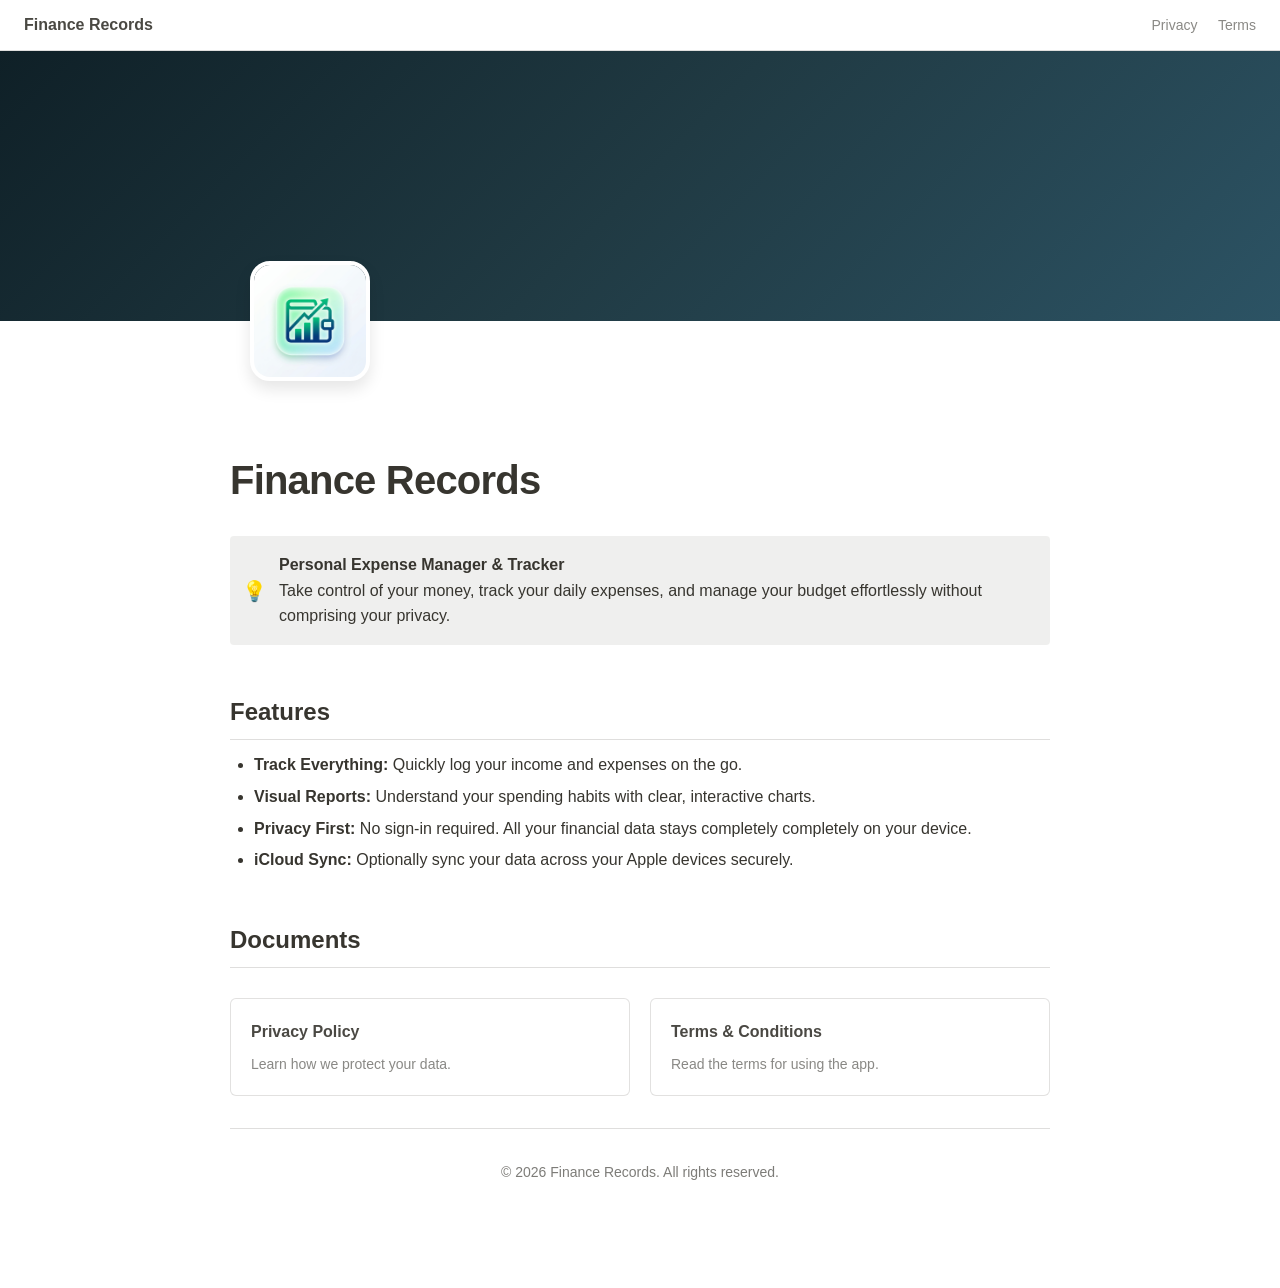
==== index.html @ 1055e458 "Add website built from Notion content" ====
<!DOCTYPE html>
<html lang="en">
<head>
  <meta charset="UTF-8">
  <meta name="viewport" content="width=device-width, initial-scale=1.0">
  <title>Finance Records</title>
  <meta name="description" content="Finance Records - Personal expense manager and tracker. Control your money with privacy first.">
  <link rel="stylesheet" href="style.css">
</head>
<body>
  <nav class="glass-nav">
    <a href="index.html" class="logo">Finance Records</a>
    <div class="links">
      <a href="privacy-policy.html">Privacy</a>
      <a href="terms.html">Terms</a>
    </div>
  </nav>

  <header>
    <div class="cover-image"></div>
    <div class="notion-page" style="padding-top: 0; padding-bottom: 0;">
      <div class="icon-container">
        <img src="assets/icon.png" alt="Finance Records App Icon">
      </div>
    </div>
  </header>

  <main class="notion-page" style="padding-top: 20px;">
    <h1 class="title">Finance Records</h1>
    
    <div class="callout">
      <span class="callout-icon">💡</span>
      <div>
        <strong>Personal Expense Manager & Tracker</strong>
        <br>
        Take control of your money, track your daily expenses, and manage your budget effortlessly without comprising your privacy.
      </div>
    </div>

    <h2>Features</h2>
    <ul>
      <li><strong>Track Everything:</strong> Quickly log your income and expenses on the go.</li>
      <li><strong>Visual Reports:</strong> Understand your spending habits with clear, interactive charts.</li>
      <li><strong>Privacy First:</strong> No sign-in required. All your financial data stays completely completely on your device.</li>
      <li><strong>iCloud Sync:</strong> Optionally sync your data across your Apple devices securely.</li>
    </ul>

    <h2>Documents</h2>
    <div class="card-container">
      <a href="privacy-policy.html" class="notion-card">
        <h3>Privacy Policy</h3>
        <p>Learn how we protect your data.</p>
      </a>
      <a href="terms.html" class="notion-card">
        <h3>Terms & Conditions</h3>
        <p>Read the terms for using the app.</p>
      </a>
    </div>
    
    <hr>
    
    <p style="text-align: center; color: var(--text-muted); font-size: 14px;">
      &copy; 2026 Finance Records. All rights reserved.
    </p>

  </main>
</body>
</html>
---- style.css ----
:root {
  --bg-color: #ffffff;
  --text-main: #37352f;
  --text-muted: rgba(55, 53, 47, 0.65);
  --accent: #2383e2;
  --bg-hover: rgba(55, 53, 47, 0.08);
  --border: rgba(55, 53, 47, 0.16);
  --glass-bg: rgba(255, 255, 255, 0.85);
  
  --font-family: ui-sans-serif, -apple-system, BlinkMacSystemFont, "Segoe UI", Helvetica, "Apple Color Emoji", Arial, sans-serif, "Segoe UI Emoji", "Segoe UI Symbol";
}

@media (prefers-color-scheme: dark) {
  :root {
    --bg-color: #191919;
    --text-main: rgba(255, 255, 255, 0.9);
    --text-muted: rgba(255, 255, 255, 0.5);
    --accent: #2eaadc;
    --bg-hover: rgba(255, 255, 255, 0.055);
    --border: rgba(255, 255, 255, 0.1);
    --glass-bg: rgba(25, 25, 25, 0.85);
  }
}

* {
  box-sizing: border-box;
}

body {
  margin: 0;
  padding: 0;
  background-color: var(--bg-color);
  color: var(--text-main);
  font-family: var(--font-family);
  line-height: 1.6;
  font-size: 16px;
  -webkit-font-smoothing: antialiased;
}

.notion-page {
  max-width: 900px;
  margin: 0 auto;
  padding: 8vh 40px 10vh;
}

header {
  margin-bottom: 40px;
}

.cover-image {
  width: 100%;
  height: 30vh;
  object-fit: cover;
  background: linear-gradient(135deg, #0f2027, #203a43, #2c5364);
  /* Fallback modern gradient cover */
}

.icon-container {
  margin-top: -60px;
  margin-bottom: 20px;
  margin-left: 20px;
}

.icon-container img {
  width: 120px;
  height: 120px;
  border-radius: 20px;
  box-shadow: 0 8px 16px rgba(0,0,0,0.1);
  background-color: white;
  border: 4px solid var(--bg-color);
  transition: transform 0.3s ease;
}

.icon-container img:hover {
  transform: translateY(-4px);
}

.title {
  font-size: 40px;
  font-weight: 700;
  letter-spacing: -0.02em;
  margin: 0 0 10px 0;
}

.breadcrumb {
  display: flex;
  align-items: center;
  font-size: 14px;
  color: var(--text-muted);
  margin-bottom: 30px;
  padding: 10px 0;
  border-bottom: 1px solid var(--border);
}

.breadcrumb a {
  color: var(--text-muted);
  text-decoration: none;
  border-radius: 3px;
  padding: 2px 6px;
  transition: background 0.2s;
}

.breadcrumb a:hover {
  background: var(--bg-hover);
}

.breadcrumb .separator {
  margin: 0 8px;
  user-select: none;
}

h2 {
  font-size: 24px;
  font-weight: 600;
  margin-top: 2em;
  margin-bottom: 12px;
  border-bottom: 1px solid var(--border);
  padding-bottom: 8px;
}

h3 {
  font-size: 20px;
  font-weight: 600;
  margin-top: 1.5em;
  margin-bottom: 10px;
}

p {
  margin-bottom: 1em;
  color: var(--text-main);
}

ul, ol {
  margin-top: 8px;
  margin-bottom: 16px;
  padding-left: 24px;
}

li {
  margin-bottom: 6px;
}

strong {
  font-weight: 600;
}

a {
  color: var(--accent);
  text-decoration: none;
  opacity: 0.9;
}

a:hover {
  text-decoration: underline;
  opacity: 1;
}

.glass-nav {
  position: sticky;
  top: 0;
  width: 100%;
  padding: 12px 24px;
  background: var(--glass-bg);
  backdrop-filter: blur(12px);
  -webkit-backdrop-filter: blur(12px);
  z-index: 100;
  display: flex;
  justify-content: space-between;
  align-items: center;
  border-bottom: 1px solid var(--border);
}

.glass-nav .logo {
  font-weight: 600;
  font-size: 16px;
  color: var(--text-main);
  text-decoration: none;
}

.glass-nav .links a {
  margin-left: 16px;
  font-size: 14px;
  color: var(--text-muted);
}
.glass-nav .links a:hover {
  color: var(--text-main);
  text-decoration: none;
}

.card-container {
  display: grid;
  grid-template-columns: repeat(auto-fill, minmax(280px, 1fr));
  gap: 20px;
  margin-top: 30px;
}

.notion-card {
  border: 1px solid var(--border);
  border-radius: 6px;
  padding: 20px;
  text-decoration: none;
  color: var(--text-main);
  transition: all 0.2s ease;
  background: var(--bg-color);
  display: flex;
  flex-direction: column;
}

.notion-card:hover {
  background: var(--bg-hover);
  transform: translateY(-2px);
  box-shadow: 0 4px 12px rgba(0,0,0,0.05);
}

.notion-card h3 {
  margin: 0 0 8px 0;
  font-size: 16px;
  color: var(--text-main);
}

.notion-card p {
  margin: 0;
  font-size: 14px;
  color: var(--text-muted);
}

.callout {
  padding: 16px 16px 16px 12px;
  display: flex;
  align-items: center;
  border-radius: 4px;
  background-color: var(--bg-hover);
  margin: 1.5em 0;
}

.callout-icon {
  margin-right: 12px;
  font-size: 20px;
}

hr {
  border: none;
  border-top: 1px solid var(--border);
  margin: 2em 0;
}

@media (max-width: 768px) {
  .notion-page {
    padding: 4vh 20px 8vh;
  }
  .title {
    font-size: 32px;
  }
  .icon-container {
    margin-left: 10px;
  }
}
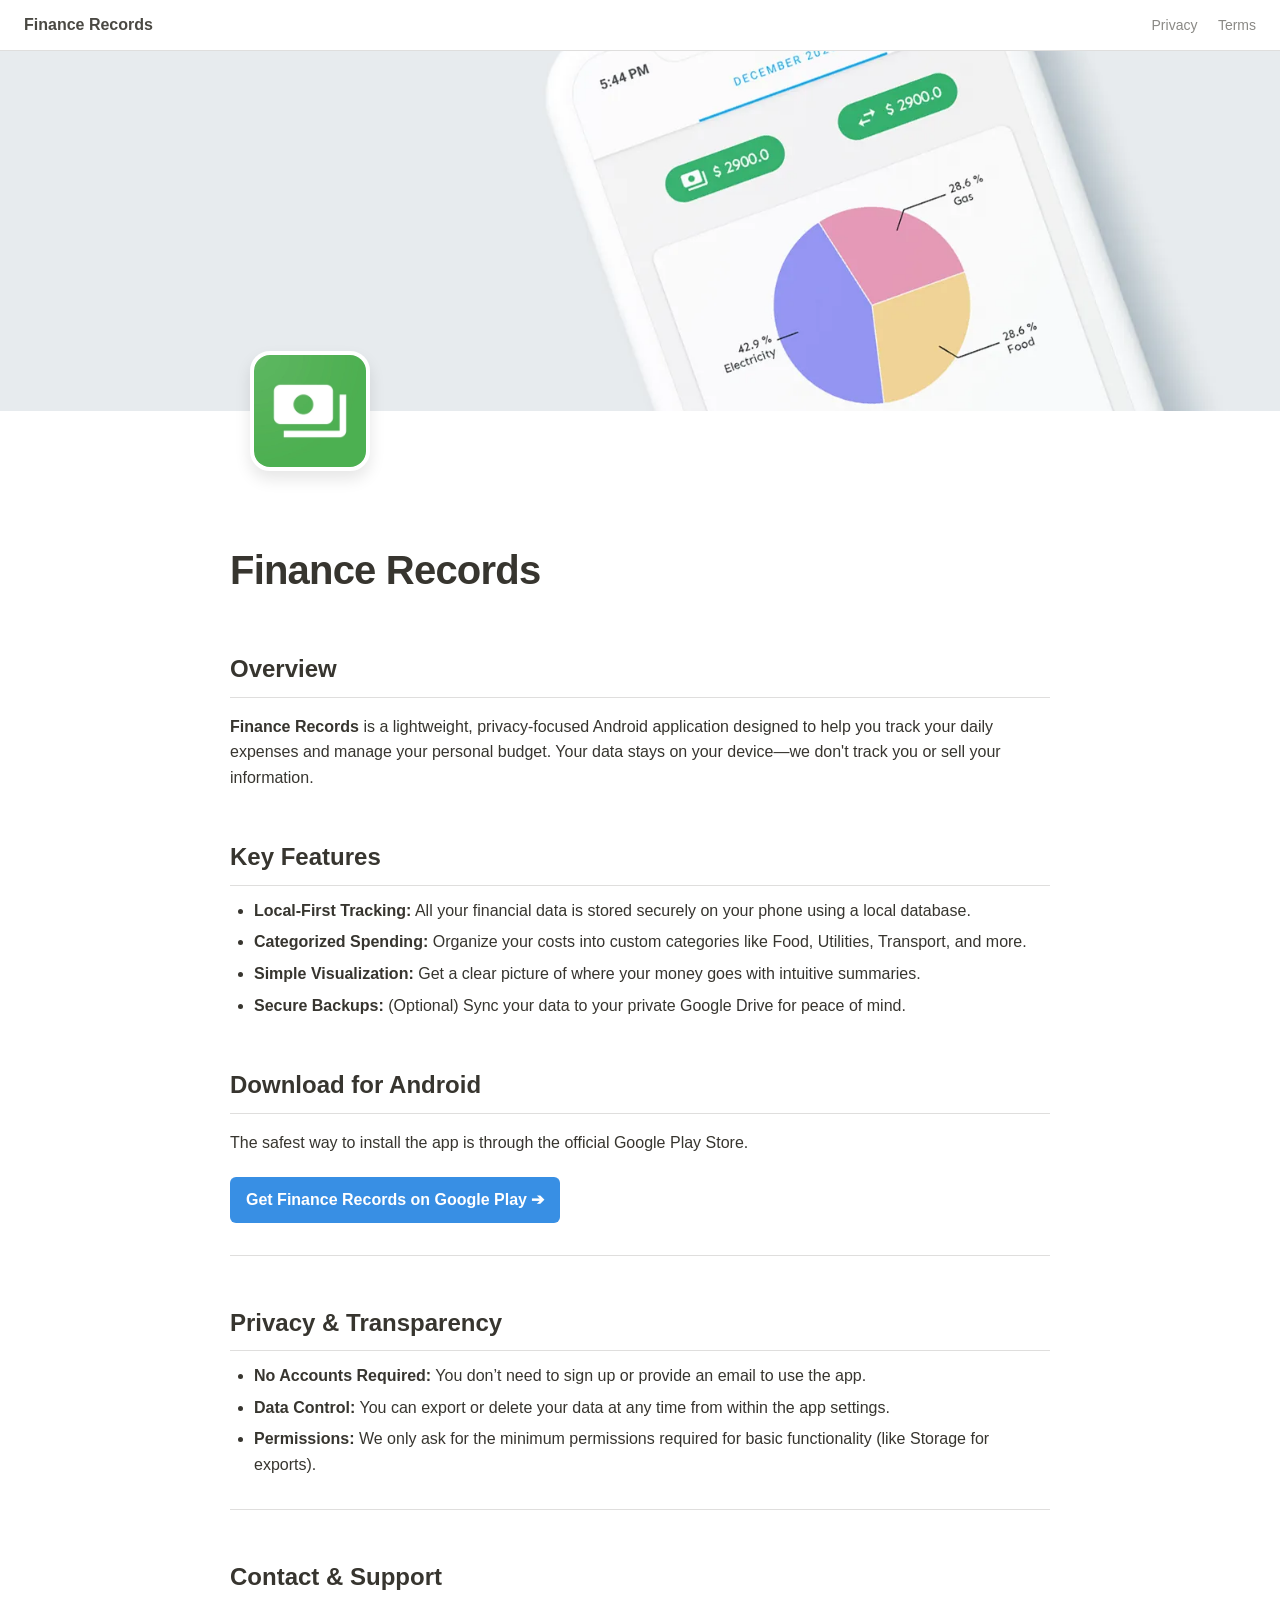
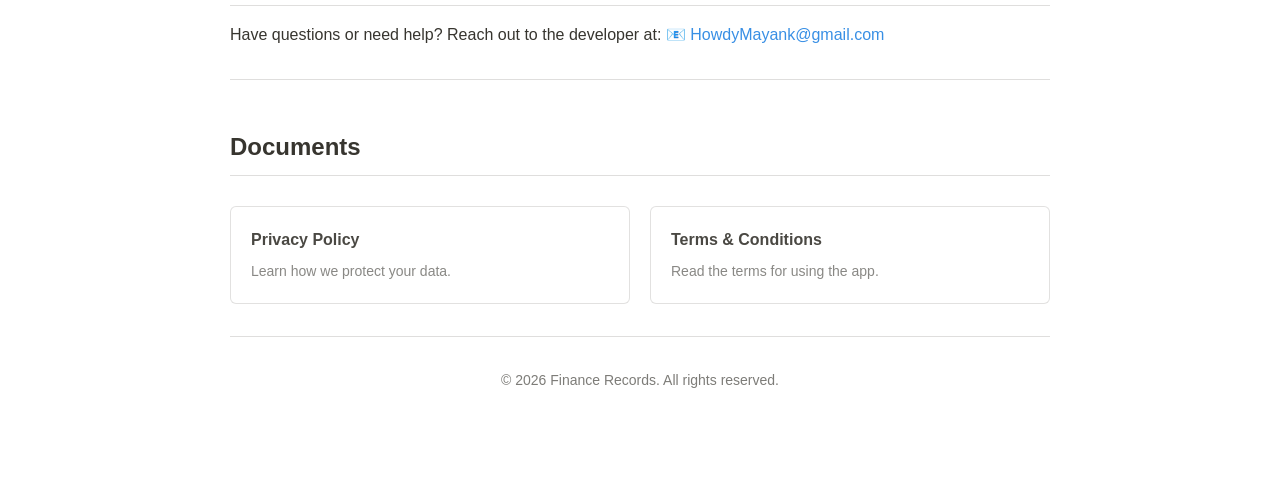
==== commit 21789c4b: "Update finance records site with latest changes" ====
--- a/index.html
+++ b/index.html
@@ -1,12 +1,15 @@
 <!DOCTYPE html>
 <html lang="en">
+
 <head>
   <meta charset="UTF-8">
   <meta name="viewport" content="width=device-width, initial-scale=1.0">
   <title>Finance Records</title>
-  <meta name="description" content="Finance Records - Personal expense manager and tracker. Control your money with privacy first.">
+  <meta name="description"
+    content="Finance Records - Personal expense manager and tracker. Control your money with privacy first.">
   <link rel="stylesheet" href="style.css">
 </head>
+
 <body>
   <nav class="glass-nav">
     <a href="index.html" class="logo">Finance Records</a>
@@ -17,33 +20,48 @@
   </nav>
 
   <header>
-    <div class="cover-image"></div>
+    <img src="assets/cover.webp" alt="Finance Records App Cover" class="cover-image"
+      style="background: none; display: block; width: 100%; height: 40vh; object-fit: cover;">
     <div class="notion-page" style="padding-top: 0; padding-bottom: 0;">
       <div class="icon-container">
-        <img src="assets/icon.png" alt="Finance Records App Icon">
+        <img src="assets/icon.webp" alt="Finance Records App Icon">
       </div>
     </div>
   </header>
 
   <main class="notion-page" style="padding-top: 20px;">
     <h1 class="title">Finance Records</h1>
-    
-    <div class="callout">
-      <span class="callout-icon">💡</span>
-      <div>
-        <strong>Personal Expense Manager & Tracker</strong>
-        <br>
-        Take control of your money, track your daily expenses, and manage your budget effortlessly without comprising your privacy.
-      </div>
-    </div>
 
-    <h2>Features</h2>
+    <h2>Overview</h2>
+    <p><strong>Finance Records</strong> is a lightweight, privacy-focused Android application designed to help you track your daily expenses and manage your personal budget. Your data stays on your device—we don't track you or sell your information.</p>
+
+    <h2>Key Features</h2>
     <ul>
-      <li><strong>Track Everything:</strong> Quickly log your income and expenses on the go.</li>
-      <li><strong>Visual Reports:</strong> Understand your spending habits with clear, interactive charts.</li>
-      <li><strong>Privacy First:</strong> No sign-in required. All your financial data stays completely completely on your device.</li>
-      <li><strong>iCloud Sync:</strong> Optionally sync your data across your Apple devices securely.</li>
+      <li><strong>Local-First Tracking:</strong> All your financial data is stored securely on your phone using a local database.</li>
+      <li><strong>Categorized Spending:</strong> Organize your costs into custom categories like Food, Utilities, Transport, and more.</li>
+      <li><strong>Simple Visualization:</strong> Get a clear picture of where your money goes with intuitive summaries.</li>
+      <li><strong>Secure Backups:</strong> (Optional) Sync your data to your private Google Drive for peace of mind.</li>
     </ul>
+
+    <h2>Download for Android</h2>
+    <p>The safest way to install the app is through the official Google Play Store.</p>
+    <a href="https://play.google.com/store/apps/details?id=com.mayank.financerecords" target="_blank" style="display: inline-block; padding: 10px 16px; background: var(--accent); color: white; border-radius: 6px; font-weight: 600; text-decoration: none; margin-top: 6px; transition: background 0.2s;">Get Finance Records on Google Play ➔</a>
+
+    <hr>
+
+    <h2>Privacy & Transparency</h2>
+    <ul>
+      <li><strong>No Accounts Required:</strong> You don’t need to sign up or provide an email to use the app.</li>
+      <li><strong>Data Control:</strong> You can export or delete your data at any time from within the app settings.</li>
+      <li><strong>Permissions:</strong> We only ask for the minimum permissions required for basic functionality (like Storage for exports).</li>
+    </ul>
+
+    <hr>
+
+    <h2>Contact & Support</h2>
+    <p>Have questions or need help? Reach out to the developer at: 📧 <a href="mailto:HowdyMayank@gmail.com">HowdyMayank@gmail.com</a></p>
+
+    <hr>
 
     <h2>Documents</h2>
     <div class="card-container">
@@ -56,13 +74,14 @@
         <p>Read the terms for using the app.</p>
       </a>
     </div>
-    
+
     <hr>
-    
+
     <p style="text-align: center; color: var(--text-muted); font-size: 14px;">
       &copy; 2026 Finance Records. All rights reserved.
     </p>
 
   </main>
 </body>
-</html>
+
+</html>
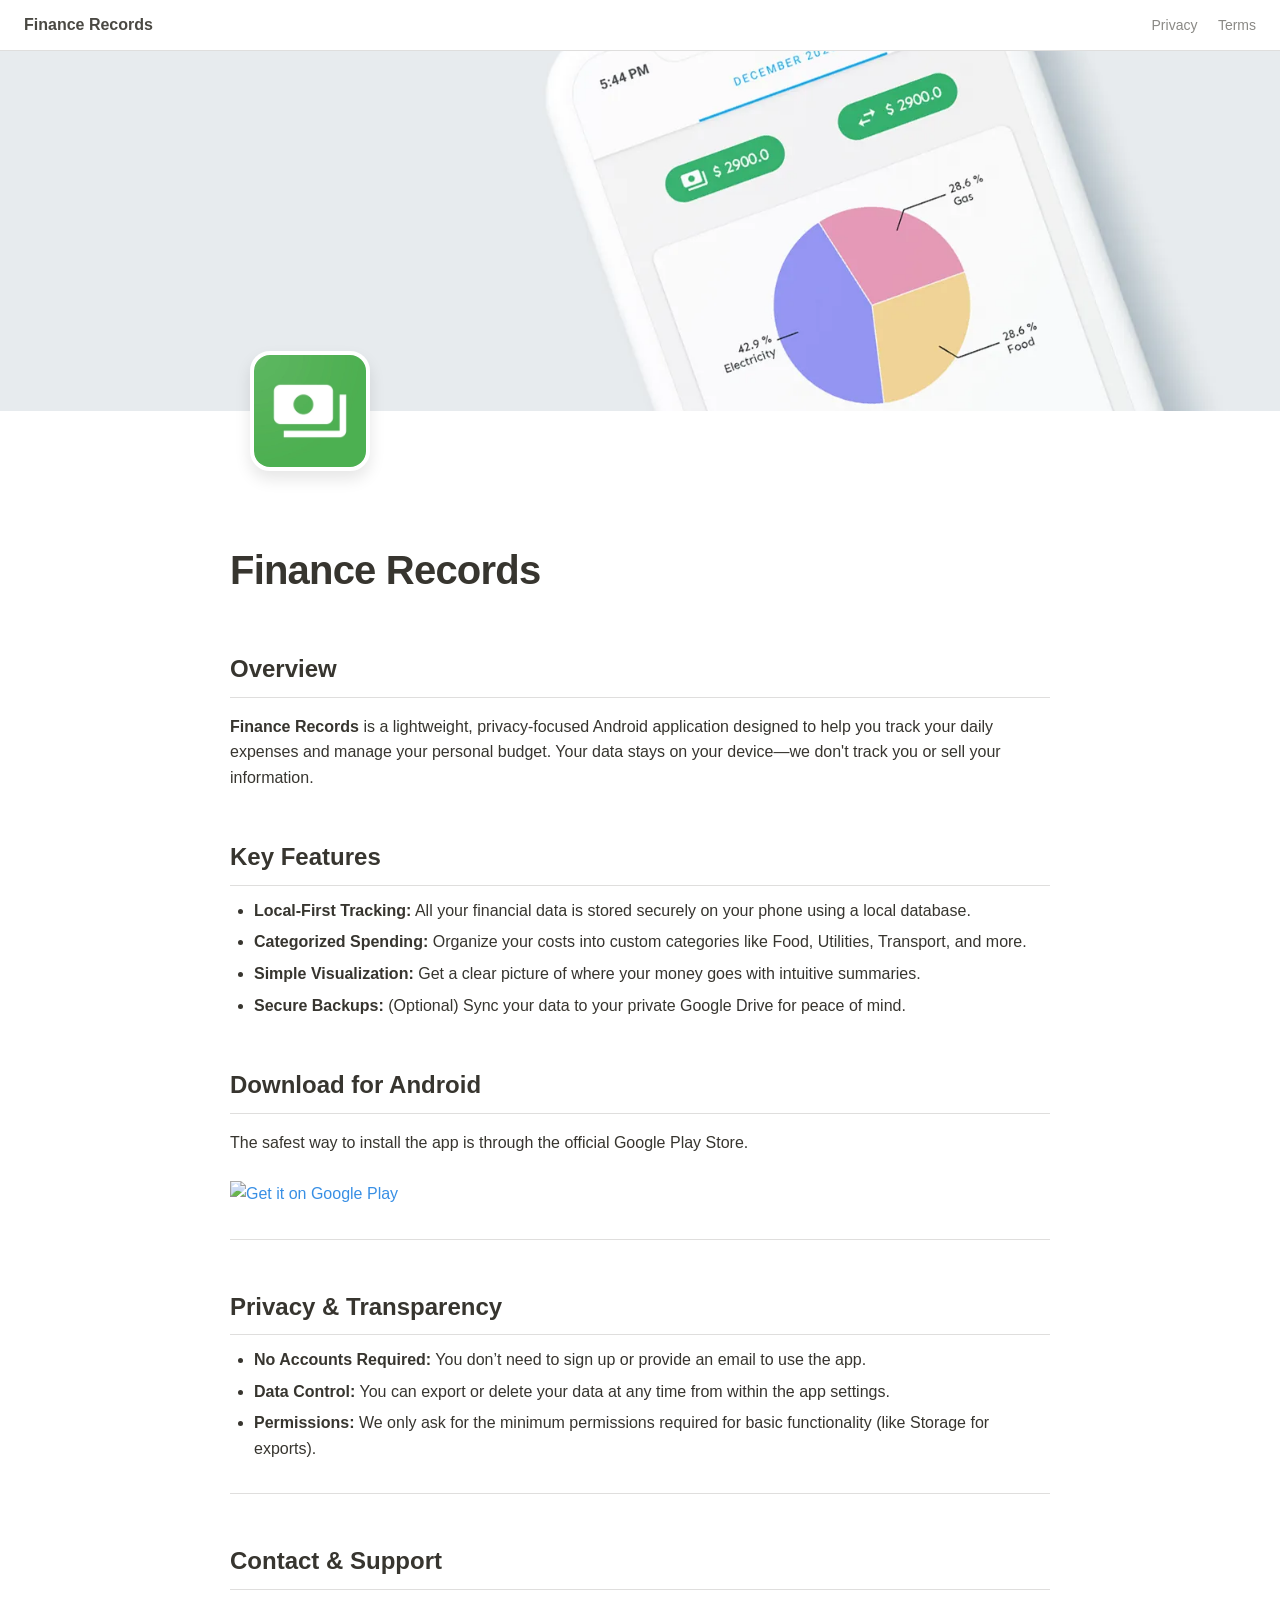
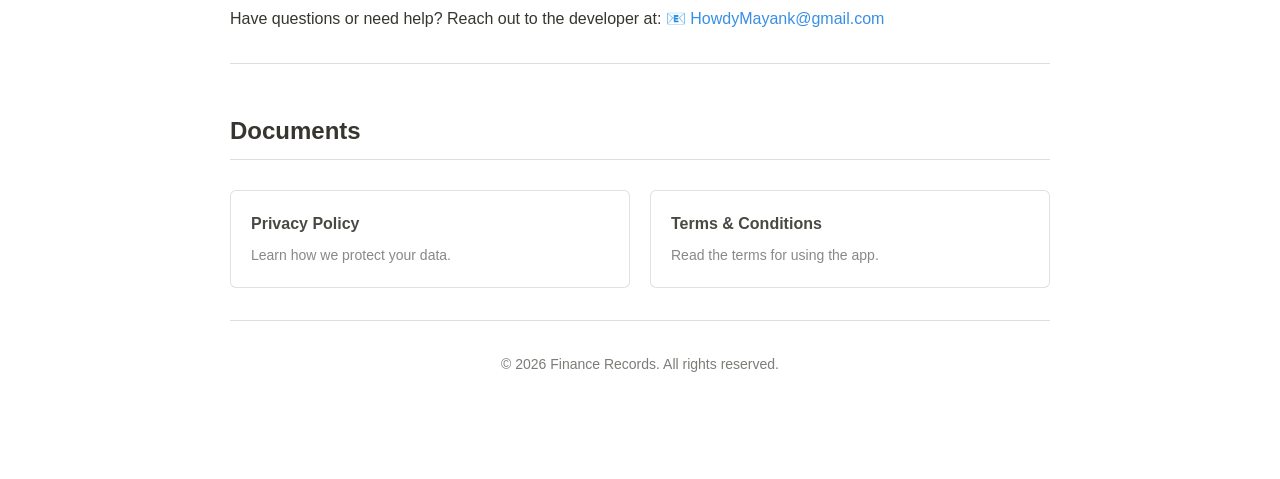
==== commit 6562fe75: "Replace Play Store button with official badge image" ====
--- a/index.html
+++ b/index.html
@@ -7,6 +7,7 @@
   <title>Finance Records</title>
   <meta name="description"
     content="Finance Records - Personal expense manager and tracker. Control your money with privacy first.">
+  <meta name="google-site-verification" content="zhF0arWYgAEOMEu5MjBxUrZD9wonSEUoGf0PW8hqvYo" />
   <link rel="stylesheet" href="style.css">
 </head>
 
@@ -45,7 +46,9 @@
 
     <h2>Download for Android</h2>
     <p>The safest way to install the app is through the official Google Play Store.</p>
-    <a href="https://play.google.com/store/apps/details?id=com.mayank.financerecords" target="_blank" style="display: inline-block; padding: 10px 16px; background: var(--accent); color: white; border-radius: 6px; font-weight: 600; text-decoration: none; margin-top: 6px; transition: background 0.2s;">Get Finance Records on Google Play ➔</a>
+    <a href="https://play.google.com/store/apps/details?id=com.mayank.financerecords" target="_blank" class="play-store-badge">
+      <img src="assets/GetItOnGooglePlay_Badge_Web_color_English.svg" alt="Get it on Google Play" style="height: 60px; margin-top: 10px; transition: opacity 0.2s;">
+    </a>
 
     <hr>
 
